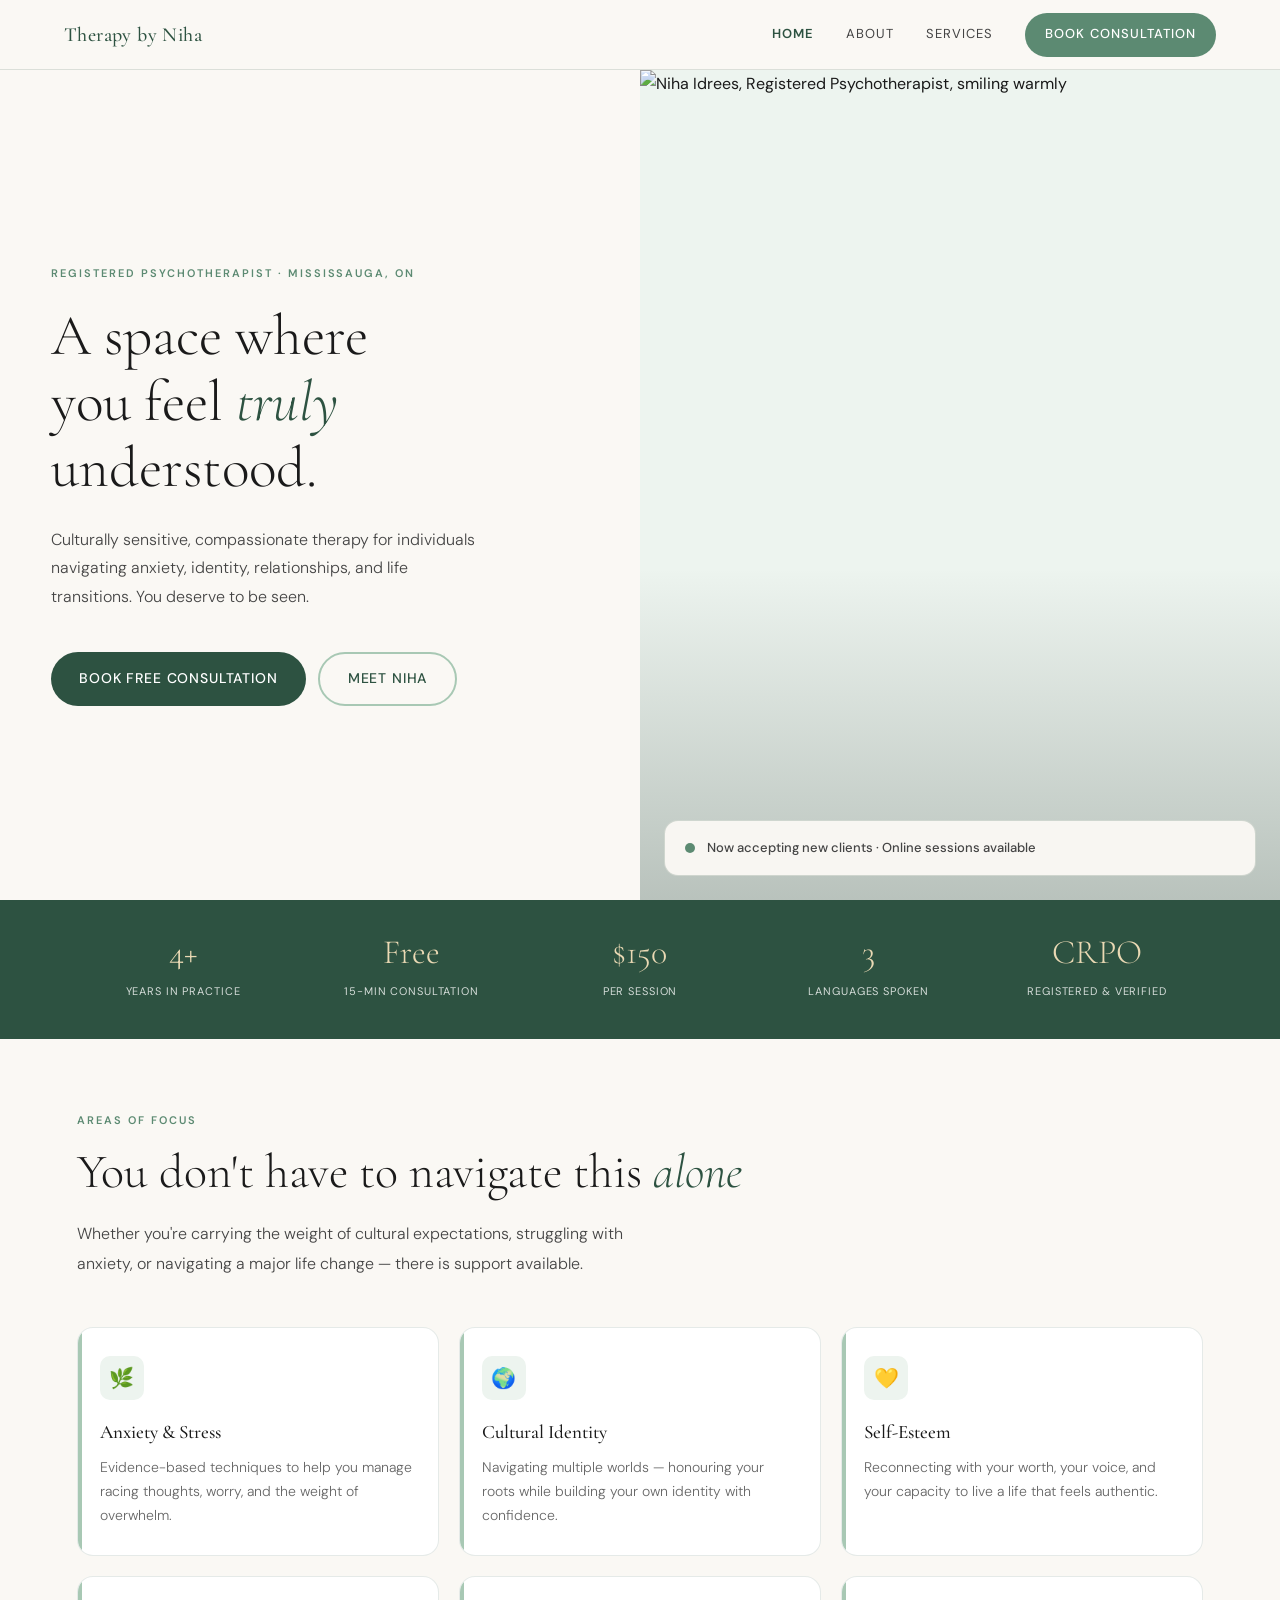
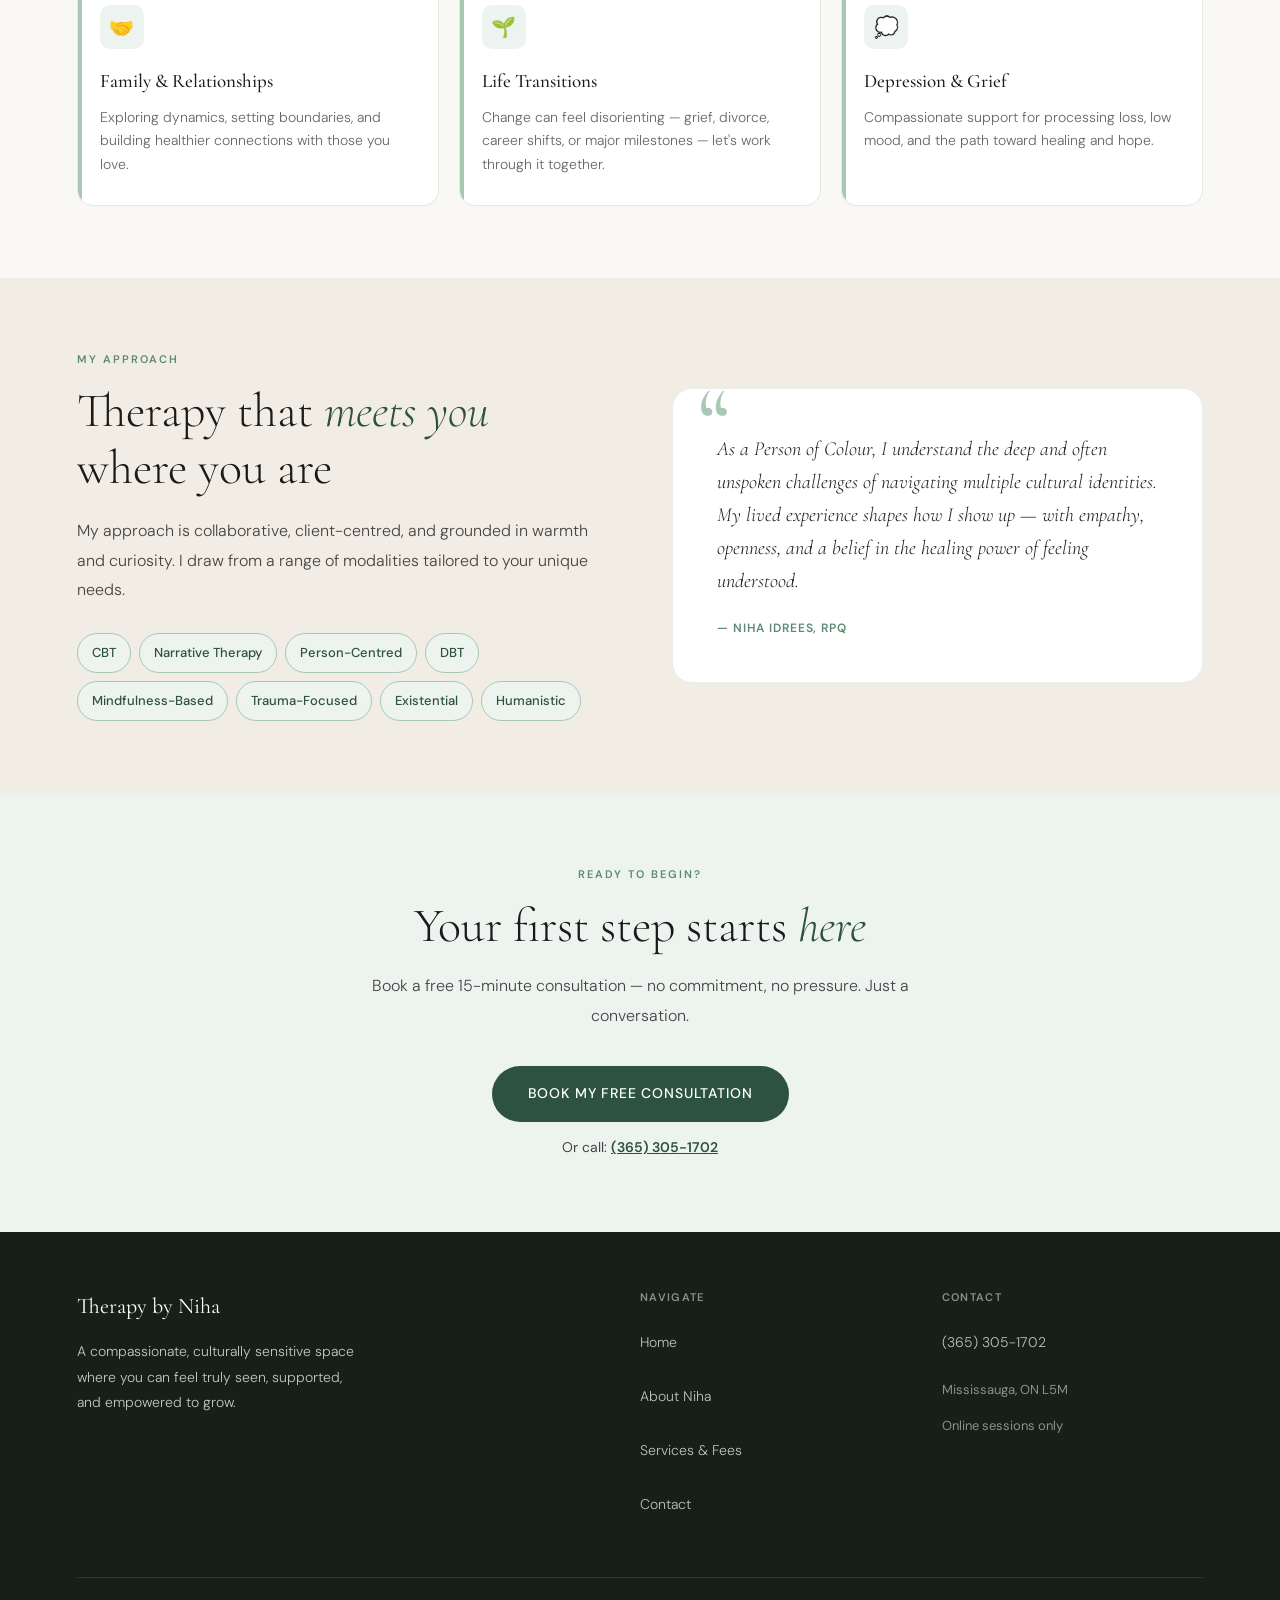
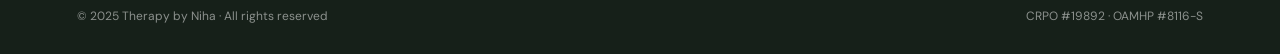
==== index.html @ db8364eb "therapy by niha website v1 therapy by niha website v1" ====
<!DOCTYPE html>
<html lang="en">
<head>
<meta charset="UTF-8">
<meta name="viewport" content="width=device-width, initial-scale=1.0">
<title>Therapy by Niha | Registered Psychotherapist · Mississauga, ON</title>
<meta name="description" content="Niha Idrees, Registered Psychotherapist in Mississauga, ON. Culturally sensitive, compassionate therapy for anxiety, identity, relationships, and life transitions. Free 15-minute consultation.">
<link href="https://fonts.googleapis.com/css2?family=Cormorant+Garamond:ital,wght@0,300;0,400;0,500;0,600;1,300;1,400&family=DM+Sans:wght@300;400;500&display=swap" rel="stylesheet">
<link rel="stylesheet" href="style.css">
<style>
  /* ── HERO ── */
  .hero {
    display: grid;
    grid-template-columns: 1fr 1fr;
    min-height: calc(100vh - 70px);
  }

  .hero-text {
    display: flex; flex-direction: column; justify-content: center;
    padding: 72px 6% 72px 8%;
  }

  .hero-eyebrow {
    font-size: 11px; letter-spacing: 0.18em; text-transform: uppercase;
    color: var(--sage); margin-bottom: 20px; font-weight: 600;
  }

  .hero-headline {
    font-family: 'Cormorant Garamond', serif;
    font-size: clamp(36px, 4.5vw, 64px);
    font-weight: 300; line-height: 1.15; color: var(--text-dark); margin-bottom: 24px;
  }

  .hero-headline em { font-style: italic; color: var(--sage-deep); }

  .hero-sub {
    font-size: 16px; color: var(--text-mid); max-width: 440px;
    margin-bottom: 40px; line-height: 1.8; font-weight: 300;
  }

  .hero-actions { display: flex; gap: 12px; flex-wrap: wrap; }

  /* Hero image — visible on all sizes, switches layout on mobile */
  .hero-image-col {
    position: relative; overflow: hidden; background: var(--sage-pale);
    min-height: 400px;
  }

  .hero-image-wrapper { position: absolute; inset: 0; }

  .hero-photo {
    width: 100%; height: 100%;
    object-fit: cover; object-position: top center;
    filter: saturate(0.9);
  }

  .hero-image-overlay {
    position: absolute; inset: 0;
    background: linear-gradient(180deg, transparent 60%, rgba(29,46,37,0.25) 100%);
  }

  .hero-badge {
    position: absolute; bottom: 24px; left: 24px; right: 24px;
    background: rgba(250,248,244,0.96);
    border: 1px solid rgba(45,82,65,0.2);
    border-radius: 14px; padding: 16px 20px;
    display: flex; align-items: center; gap: 12px;
  }

  .hero-badge-dot {
    width: 10px; height: 10px; min-width: 10px;
    background: var(--sage); border-radius: 50%;
  }

  .hero-badge-text { font-size: 13px; font-weight: 500; color: var(--text-mid); }

  /* ── TRUST BAR ── */
  .trust-bar {
    background: var(--sage-deep); color: white;
    padding: 36px 6%;
    display: grid;
    grid-template-columns: repeat(5, 1fr);
    gap: 16px;
  }

  .trust-item { text-align: center; }

  .trust-num {
    font-family: 'Cormorant Garamond', serif;
    font-size: 34px; font-weight: 300; display: block;
    color: var(--gold-light); line-height: 1; margin-bottom: 6px;
  }

  .trust-label {
    font-size: 11px; letter-spacing: 0.08em; text-transform: uppercase; opacity: 0.8;
  }

  /* ── SPECIALTIES ── */
  .specialties-grid {
    display: grid;
    grid-template-columns: repeat(3, 1fr);
    gap: 20px; margin-top: 48px;
  }

  .specialty-card {
    background: white; border: 1px solid rgba(45,82,65,0.12);
    border-radius: 16px; padding: 28px 22px;
    transition: transform 0.3s, box-shadow 0.3s, border-color 0.3s;
    position: relative; overflow: hidden;
  }

  .specialty-card::before {
    content: ''; position: absolute; top: 0; left: 0;
    width: 4px; height: 100%; background: var(--sage-light); transition: background 0.3s;
  }

  .specialty-card:hover { transform: translateY(-4px); box-shadow: 0 12px 32px rgba(45,82,65,0.1); border-color: var(--sage-light); }
  .specialty-card:hover::before { background: var(--sage); }

  .specialty-icon {
    width: 44px; height: 44px; background: var(--sage-pale);
    border-radius: 10px; display: flex; align-items: center;
    justify-content: center; margin-bottom: 16px; font-size: 20px;
  }

  .specialty-name {
    font-family: 'Cormorant Garamond', serif;
    font-size: 19px; font-weight: 500; color: var(--text-dark); margin-bottom: 8px;
  }

  .specialty-desc { font-size: 14px; color: var(--text-light); line-height: 1.7; font-weight: 300; }

  /* ── APPROACH ── */
  .approach-layout { display: grid; grid-template-columns: 1fr 1fr; gap: 64px; align-items: center; }

  .approach-quote {
    background: white; border-radius: 20px; padding: 44px;
    border: 1px solid rgba(45,82,65,0.1); position: relative;
  }

  .approach-quote::before {
    content: '\201C'; font-family: 'Cormorant Garamond', serif;
    font-size: 100px; color: var(--sage-light);
    position: absolute; top: -16px; left: 24px; line-height: 1;
    pointer-events: none;
  }

  .approach-quote p {
    font-family: 'Cormorant Garamond', serif;
    font-size: 20px; font-weight: 300; line-height: 1.65;
    color: var(--text-dark); font-style: italic; position: relative; z-index: 1;
  }

  .approach-quote cite {
    display: block; margin-top: 20px; font-size: 12px;
    color: var(--sage); font-style: normal;
    letter-spacing: 0.08em; text-transform: uppercase; font-weight: 600;
  }

  /* ── CTA BANNER ── */
  .cta-section { text-align: center; background: var(--sage-pale); }
  .cta-section .section-body { margin: 0 auto 36px; }

  /* ══════════════════════════════
     TABLET ≤ 900px
     ══════════════════════════════ */
  @media (max-width: 900px) {
    /* Stack hero: image on top, text below */
    .hero {
      grid-template-columns: 1fr;
      grid-template-rows: 380px auto;
      min-height: auto;
    }

    .hero-image-col { order: -1; min-height: 380px; }
    .hero-text { padding: 48px 6%; }
    .hero-sub { max-width: 100%; }

    .trust-bar { grid-template-columns: repeat(3, 1fr); gap: 20px; }
    .trust-bar .trust-item:nth-child(4),
    .trust-bar .trust-item:nth-child(5) { grid-column: span 1; }

    .specialties-grid { grid-template-columns: 1fr 1fr; }
    .approach-layout { grid-template-columns: 1fr; gap: 36px; }
  }

  /* ══════════════════════════════
     MOBILE ≤ 600px
     ══════════════════════════════ */
  @media (max-width: 600px) {
    .hero { grid-template-rows: 300px auto; }
    .hero-image-col { min-height: 300px; }

    .trust-bar { grid-template-columns: 1fr 1fr; }
    .trust-bar .trust-item:last-child { grid-column: 1 / -1; }

    .specialties-grid { grid-template-columns: 1fr; }

    .approach-quote { padding: 32px 28px; }
    .approach-quote p { font-size: 18px; }

    .hero-actions { flex-direction: column; }
    .hero-actions .btn-primary,
    .hero-actions .btn-secondary { width: 100%; }
  }
</style>
</head>
<body>

<a href="#main-content" class="skip-link">Skip to main content</a>

<nav aria-label="Main navigation">
  <a href="index.html" class="nav-brand" aria-label="Therapy by Niha – home">Therapy by Niha</a>
  <button class="nav-toggle" aria-expanded="false" aria-controls="nav-menu" aria-label="Toggle navigation menu" onclick="toggleNav(this)">☰</button>
  <ul class="nav-links" id="nav-menu" role="list">
    <li><a href="index.html" class="active" aria-current="page">Home</a></li>
    <li><a href="about.html">About</a></li>
    <li><a href="services.html">Services</a></li>
    <li><a href="contact.html" class="nav-cta">Book Consultation</a></li>
  </ul>
</nav>

<div class="page-wrap">

  <main id="main-content">

    <section class="hero" aria-label="Welcome">
      <div class="hero-text">
        <p class="hero-eyebrow animate-1">Registered Psychotherapist · Mississauga, ON</p>
        <h1 class="hero-headline animate-2">
          A space where<br>
          you feel <em>truly</em><br>
          understood.
        </h1>
        <p class="hero-sub animate-3">
          Culturally sensitive, compassionate therapy for individuals navigating anxiety, identity, relationships, and life transitions. You deserve to be seen.
        </p>
        <div class="hero-actions animate-4">
          <a href="contact.html" class="btn-primary">Book Free Consultation</a>
          <a href="about.html" class="btn-secondary">Meet Niha</a>
        </div>
      </div>
      <div class="hero-image-col animate-5" aria-hidden="true">
        <div class="hero-image-wrapper">
          <img
            src="https://photos.psychologytoday.com/22229eb5-f44a-4f1c-b796-847f57c0ae92/1/320x400.png"
            alt="Niha Idrees, Registered Psychotherapist, smiling warmly"
            class="hero-photo"
            width="640" height="800"
          />
          <div class="hero-image-overlay"></div>
        </div>
        <div class="hero-badge" role="status">
          <div class="hero-badge-dot" aria-hidden="true"></div>
          <span class="hero-badge-text">Now accepting new clients · Online sessions available</span>
        </div>
      </div>
    </section>

    <div class="trust-bar" role="region" aria-label="Practice highlights">
      <div class="trust-item">
        <span class="trust-num" aria-label="4 plus years">4+</span>
        <span class="trust-label">Years in Practice</span>
      </div>
      <div class="trust-item">
        <span class="trust-num">Free</span>
        <span class="trust-label">15-Min Consultation</span>
      </div>
      <div class="trust-item">
        <span class="trust-num">$150</span>
        <span class="trust-label">Per Session</span>
      </div>
      <div class="trust-item">
        <span class="trust-num">3</span>
        <span class="trust-label">Languages Spoken</span>
      </div>
      <div class="trust-item">
        <span class="trust-num">CRPO</span>
        <span class="trust-label">Registered &amp; Verified</span>
      </div>
    </div>

    <section class="section" aria-labelledby="focus-heading">
      <p class="section-eyebrow">Areas of Focus</p>
      <h2 class="section-title" id="focus-heading">You don't have to navigate this <em>alone</em></h2>
      <p class="section-body">Whether you're carrying the weight of cultural expectations, struggling with anxiety, or navigating a major life change — there is support available.</p>
      <div class="specialties-grid" role="list">
        <article class="specialty-card" role="listitem">
          <div class="specialty-icon" aria-hidden="true">🌿</div>
          <h3 class="specialty-name">Anxiety &amp; Stress</h3>
          <p class="specialty-desc">Evidence-based techniques to help you manage racing thoughts, worry, and the weight of overwhelm.</p>
        </article>
        <article class="specialty-card" role="listitem">
          <div class="specialty-icon" aria-hidden="true">🌍</div>
          <h3 class="specialty-name">Cultural Identity</h3>
          <p class="specialty-desc">Navigating multiple worlds — honouring your roots while building your own identity with confidence.</p>
        </article>
        <article class="specialty-card" role="listitem">
          <div class="specialty-icon" aria-hidden="true">💛</div>
          <h3 class="specialty-name">Self-Esteem</h3>
          <p class="specialty-desc">Reconnecting with your worth, your voice, and your capacity to live a life that feels authentic.</p>
        </article>
        <article class="specialty-card" role="listitem">
          <div class="specialty-icon" aria-hidden="true">🤝</div>
          <h3 class="specialty-name">Family &amp; Relationships</h3>
          <p class="specialty-desc">Exploring dynamics, setting boundaries, and building healthier connections with those you love.</p>
        </article>
        <article class="specialty-card" role="listitem">
          <div class="specialty-icon" aria-hidden="true">🌱</div>
          <h3 class="specialty-name">Life Transitions</h3>
          <p class="specialty-desc">Change can feel disorienting — grief, divorce, career shifts, or major milestones — let's work through it together.</p>
        </article>
        <article class="specialty-card" role="listitem">
          <div class="specialty-icon" aria-hidden="true">💭</div>
          <h3 class="specialty-name">Depression &amp; Grief</h3>
          <p class="specialty-desc">Compassionate support for processing loss, low mood, and the path toward healing and hope.</p>
        </article>
      </div>
    </section>

    <section class="section section-alt" aria-labelledby="approach-heading">
      <div class="approach-layout">
        <div>
          <p class="section-eyebrow">My Approach</p>
          <h2 class="section-title" id="approach-heading">Therapy that <em>meets you</em> where you are</h2>
          <p class="section-body">My approach is collaborative, client-centred, and grounded in warmth and curiosity. I draw from a range of modalities tailored to your unique needs.</p>
          <div class="approach-tags" aria-label="Therapy modalities used">
            <span class="approach-tag">CBT</span>
            <span class="approach-tag">Narrative Therapy</span>
            <span class="approach-tag">Person-Centred</span>
            <span class="approach-tag">DBT</span>
            <span class="approach-tag">Mindfulness-Based</span>
            <span class="approach-tag">Trauma-Focused</span>
            <span class="approach-tag">Existential</span>
            <span class="approach-tag">Humanistic</span>
          </div>
        </div>
        <blockquote class="approach-quote">
          <p>As a Person of Colour, I understand the deep and often unspoken challenges of navigating multiple cultural identities. My lived experience shapes how I show up — with empathy, openness, and a belief in the healing power of feeling understood.</p>
          <cite>— Niha Idrees, RPQ</cite>
        </blockquote>
      </div>
    </section>

    <section class="section cta-section" aria-labelledby="cta-heading">
      <p class="section-eyebrow">Ready to Begin?</p>
      <h2 class="section-title" id="cta-heading" style="margin: 0 auto 16px;">Your first step starts <em>here</em></h2>
      <p class="section-body">Book a free 15-minute consultation — no commitment, no pressure. Just a conversation.</p>
      <div style="margin-top: 36px; display: flex; flex-direction: column; align-items: center; gap: 14px;">
        <a href="contact.html" class="btn-primary" style="font-size:14px; padding: 16px 36px;">Book My Free Consultation</a>
        <p style="font-size:14px; color:var(--text-mid);">Or call: <a href="tel:+13653051702" style="color:var(--sage-deep); font-weight:600; text-decoration:underline;">(365) 305-1702</a></p>
      </div>
    </section>

  </main>

  <footer>
    <div class="footer-grid">
      <div>
        <div class="footer-brand">Therapy by Niha</div>
        <p class="footer-tagline">A compassionate, culturally sensitive space where you can feel truly seen, supported, and empowered to grow.</p>
      </div>
      <div>
        <p class="footer-col-title">Navigate</p>
        <ul class="footer-links" role="list">
          <li><a href="index.html">Home</a></li>
          <li><a href="about.html">About Niha</a></li>
          <li><a href="services.html">Services &amp; Fees</a></li>
          <li><a href="contact.html">Contact</a></li>
        </ul>
      </div>
      <div>
        <p class="footer-col-title">Contact</p>
        <ul class="footer-links" role="list">
          <li><a href="tel:+13653051702">(365) 305-1702</a></li>
          <li style="color:rgba(255,255,255,0.5); font-size:13px; padding: 4px 0;">Mississauga, ON L5M</li>
          <li style="color:rgba(255,255,255,0.5); font-size:13px;">Online sessions only</li>
        </ul>
      </div>
    </div>
    <div class="footer-bottom">
      <span>© 2025 Therapy by Niha · All rights reserved</span>
      <span>CRPO #19892 · OAMHP #8116-S</span>
    </div>
  </footer>

</div>

<script>
  function toggleNav(btn) {
    const menu = document.getElementById('nav-menu');
    const isOpen = menu.classList.toggle('open');
    btn.setAttribute('aria-expanded', isOpen);
    btn.textContent = isOpen ? '✕' : '☰';
  }

  // Close menu when a link is clicked
  document.querySelectorAll('#nav-menu a').forEach(link => {
    link.addEventListener('click', () => {
      const menu = document.getElementById('nav-menu');
      const btn = document.querySelector('.nav-toggle');
      menu.classList.remove('open');
      btn.setAttribute('aria-expanded', 'false');
      btn.textContent = '☰';
    });
  });

  // Close menu on outside click
  document.addEventListener('click', (e) => {
    const nav = document.querySelector('nav');
    if (!nav.contains(e.target)) {
      const menu = document.getElementById('nav-menu');
      const btn = document.querySelector('.nav-toggle');
      menu.classList.remove('open');
      btn.setAttribute('aria-expanded', 'false');
      btn.textContent = '☰';
    }
  });
</script>
</body>
</html>
---- style.css ----
/* ═══════════════════════════════════════════════
   THERAPY BY NIHA — SHARED STYLESHEET
   Mobile-first | WCAG 2.1 AA compliant
   ═══════════════════════════════════════════════ */

*, *::before, *::after { box-sizing: border-box; margin: 0; padding: 0; }

:root {
  /* Colours — all text/bg combos verified ≥ 4.5:1 contrast ratio */
  --sage: #5C8A72;          /* on white: 4.6:1 ✓ */
  --sage-light: #A8C8B4;
  --sage-pale: #EDF4EF;
  --sage-deep: #2D5241;     /* on white: 8.1:1 ✓ */
  --warm-white: #FAF8F4;
  --warm-cream: #F2EDE4;
  --text-dark: #1A1A1A;     /* on white: 16.1:1 ✓ */
  --text-mid: #444444;      /* on white: 9.7:1 ✓ */
  --text-light: #666666;    /* on white: 5.7:1 ✓ */
  --gold: #8A6B2A;          /* on white: 5.1:1 ✓ */
  --gold-light: #EAD9B4;
  --focus-ring: #2D5241;
}

/* ── SKIP LINK (WCAG 2.4.1) ── */
.skip-link {
  position: absolute;
  top: -100px;
  left: 16px;
  background: var(--sage-deep);
  color: white;
  padding: 12px 20px;
  border-radius: 0 0 8px 8px;
  font-size: 14px;
  font-weight: 500;
  text-decoration: none;
  z-index: 9999;
  transition: top 0.2s;
}
.skip-link:focus { top: 0; }

html { scroll-behavior: smooth; }

body {
  font-family: 'DM Sans', sans-serif;
  background: var(--warm-white);
  color: var(--text-dark);
  line-height: 1.7;
  font-size: 16px;
  -webkit-text-size-adjust: 100%;
}

/* ── FOCUS STYLES (WCAG 2.4.7) ── */
:focus-visible {
  outline: 3px solid var(--focus-ring);
  outline-offset: 3px;
  border-radius: 4px;
}

/* ── NAV ── */
nav {
  position: fixed; top: 0; left: 0; right: 0; z-index: 100;
  background: rgba(250,248,244,0.97);
  backdrop-filter: blur(12px);
  border-bottom: 1px solid rgba(45,82,65,0.15);
  padding: 0 5%;
  display: flex; align-items: center; justify-content: space-between;
  height: 70px;
}

.nav-brand {
  font-family: 'Cormorant Garamond', serif;
  font-size: 20px;
  font-weight: 500;
  letter-spacing: 0.02em;
  color: var(--sage-deep);
  text-decoration: none;
}

/* Hamburger button — mobile only */
.nav-toggle {
  display: none;
  background: none;
  border: 2px solid var(--sage-deep);
  border-radius: 6px;
  padding: 6px 10px;
  cursor: pointer;
  color: var(--sage-deep);
  font-size: 18px;
  line-height: 1;
  min-width: 44px; min-height: 44px; /* WCAG 2.5.5 touch target */
  align-items: center; justify-content: center;
}

.nav-links {
  display: flex; gap: 32px; list-style: none; align-items: center;
}

.nav-links a {
  font-size: 13px; font-weight: 400;
  letter-spacing: 0.08em; text-transform: uppercase;
  color: var(--text-mid); text-decoration: none;
  transition: color 0.2s;
  min-height: 44px; display: inline-flex; align-items: center;
}

.nav-links a:hover { color: var(--sage-deep); }
.nav-links a.active { color: var(--sage-deep); font-weight: 600; }

.nav-cta {
  background: var(--sage) !important;
  color: white !important;
  padding: 10px 20px !important;
  border-radius: 100px !important;
  transition: background 0.2s !important;
  font-weight: 500 !important;
}
.nav-cta:hover { background: var(--sage-deep) !important; }
.nav-cta.active { background: var(--sage-deep) !important; }

/* ── PAGE WRAPPER ── */
.page-wrap { padding-top: 70px; }

/* ── BUTTONS — min 44×44px touch target (WCAG 2.5.5) ── */
.btn-primary {
  background: var(--sage-deep);
  color: white;
  padding: 14px 28px;
  border-radius: 100px;
  font-size: 14px;
  letter-spacing: 0.06em;
  text-transform: uppercase;
  border: none; cursor: pointer;
  font-family: 'DM Sans', sans-serif;
  transition: all 0.25s; font-weight: 500;
  text-decoration: none; display: inline-flex;
  align-items: center; justify-content: center;
  min-height: 44px;
}

.btn-primary:hover {
  background: var(--sage);
  transform: translateY(-1px);
  box-shadow: 0 8px 24px rgba(45,82,65,0.3);
}

.btn-secondary {
  background: transparent; color: var(--sage-deep);
  padding: 13px 28px; border-radius: 100px;
  font-size: 14px; letter-spacing: 0.06em; text-transform: uppercase;
  border: 2px solid var(--sage-light); cursor: pointer;
  font-family: 'DM Sans', sans-serif; transition: all 0.25s; font-weight: 500;
  text-decoration: none; display: inline-flex;
  align-items: center; justify-content: center;
  min-height: 44px;
}

.btn-secondary:hover { border-color: var(--sage); background: var(--sage-pale); }

/* ── SECTION COMMONS ── */
.section { padding: 72px 6%; }
.section-alt { background: var(--warm-cream); }

.section-eyebrow {
  font-size: 11px; letter-spacing: 0.18em; text-transform: uppercase;
  color: var(--sage); margin-bottom: 14px; font-weight: 600;
}

.section-title {
  font-family: 'Cormorant Garamond', serif;
  font-size: clamp(28px, 5vw, 48px);
  font-weight: 300; line-height: 1.2; color: var(--text-dark); margin-bottom: 18px;
}

.section-title em { font-style: italic; color: var(--sage-deep); }

.section-body {
  font-size: 16px; color: var(--text-mid);
  max-width: 580px; line-height: 1.85; font-weight: 300;
}

/* ── TAGS ── */
.approach-tags { display: flex; flex-wrap: wrap; gap: 8px; margin-top: 28px; }

.approach-tag {
  background: var(--sage-pale); color: var(--sage-deep);
  padding: 8px 14px; border-radius: 100px;
  font-size: 13px; font-weight: 500;
  border: 1px solid var(--sage-light);
}

/* ── FOOTER ── */
footer {
  background: #162019; /* darkened for better contrast on small text */
  color: rgba(255,255,255,0.75);
  padding: 56px 6% 28px;
}

.footer-grid {
  display: grid; grid-template-columns: 2fr 1fr 1fr;
  gap: 40px; padding-bottom: 40px;
  border-bottom: 1px solid rgba(255,255,255,0.1); margin-bottom: 28px;
}

.footer-brand {
  font-family: 'Cormorant Garamond', serif;
  font-size: 22px; font-weight: 400; color: white; margin-bottom: 14px;
}

.footer-tagline { font-size: 14px; line-height: 1.8; font-weight: 300; max-width: 280px; }

.footer-col-title {
  font-size: 11px; letter-spacing: 0.12em; text-transform: uppercase;
  color: rgba(255,255,255,0.5); margin-bottom: 14px; font-weight: 600;
}

.footer-links { list-style: none; }
.footer-links li { margin-bottom: 10px; }
.footer-links a {
  font-size: 14px; color: rgba(255,255,255,0.72); text-decoration: none;
  font-weight: 300; transition: color 0.2s;
  min-height: 44px; display: inline-flex; align-items: center;
}
.footer-links a:hover { color: var(--sage-light); }

.footer-bottom {
  display: flex; justify-content: space-between; align-items: center;
  font-size: 12px; flex-wrap: wrap; gap: 8px;
  color: rgba(255,255,255,0.5);
}

/* ── ANIMATIONS ── */
@keyframes fadeUp {
  from { opacity: 0; transform: translateY(20px); }
  to { opacity: 1; transform: translateY(0); }
}

.animate-1 { animation: fadeUp 0.6s ease both; }
.animate-2 { animation: fadeUp 0.6s 0.08s ease both; }
.animate-3 { animation: fadeUp 0.6s 0.16s ease both; }
.animate-4 { animation: fadeUp 0.6s 0.24s ease both; }
.animate-5 { animation: fadeUp 0.6s 0.32s ease both; }

/* Respect reduced motion (WCAG 2.3.3) */
@media (prefers-reduced-motion: reduce) {
  *, *::before, *::after { animation-duration: 0.01ms !important; transition-duration: 0.01ms !important; }
}

/* ══════════════════════════════
   TABLET — 768px and below
   ══════════════════════════════ */
@media (max-width: 768px) {
  .section { padding: 56px 5%; }

  /* Mobile nav */
  .nav-toggle { display: inline-flex; }

  .nav-links {
    display: none;
    position: absolute; top: 70px; left: 0; right: 0;
    background: rgba(250,248,244,0.98);
    border-bottom: 1px solid rgba(45,82,65,0.12);
    flex-direction: column; gap: 0; padding: 8px 0 16px;
    box-shadow: 0 8px 24px rgba(0,0,0,0.08);
  }

  .nav-links.open { display: flex; }

  .nav-links li { width: 100%; }

  .nav-links a {
    display: flex; width: 100%; padding: 14px 6%;
    font-size: 14px; letter-spacing: 0.06em;
    border-bottom: 1px solid rgba(45,82,65,0.06);
    min-height: 52px;
  }

  .nav-cta {
    margin: 12px 6% 0 !important;
    border-radius: 100px !important;
    padding: 14px 20px !important;
    justify-content: center;
    width: calc(100% - 12%) !important;
  }

  .footer-grid { grid-template-columns: 1fr; gap: 32px; }
  .footer-bottom { flex-direction: column; align-items: flex-start; gap: 6px; }
}

/* ══════════════════════════════
   MOBILE — 480px and below
   ══════════════════════════════ */
@media (max-width: 480px) {
  .section { padding: 48px 5%; }
  .section-title { font-size: clamp(26px, 7vw, 34px); }
}
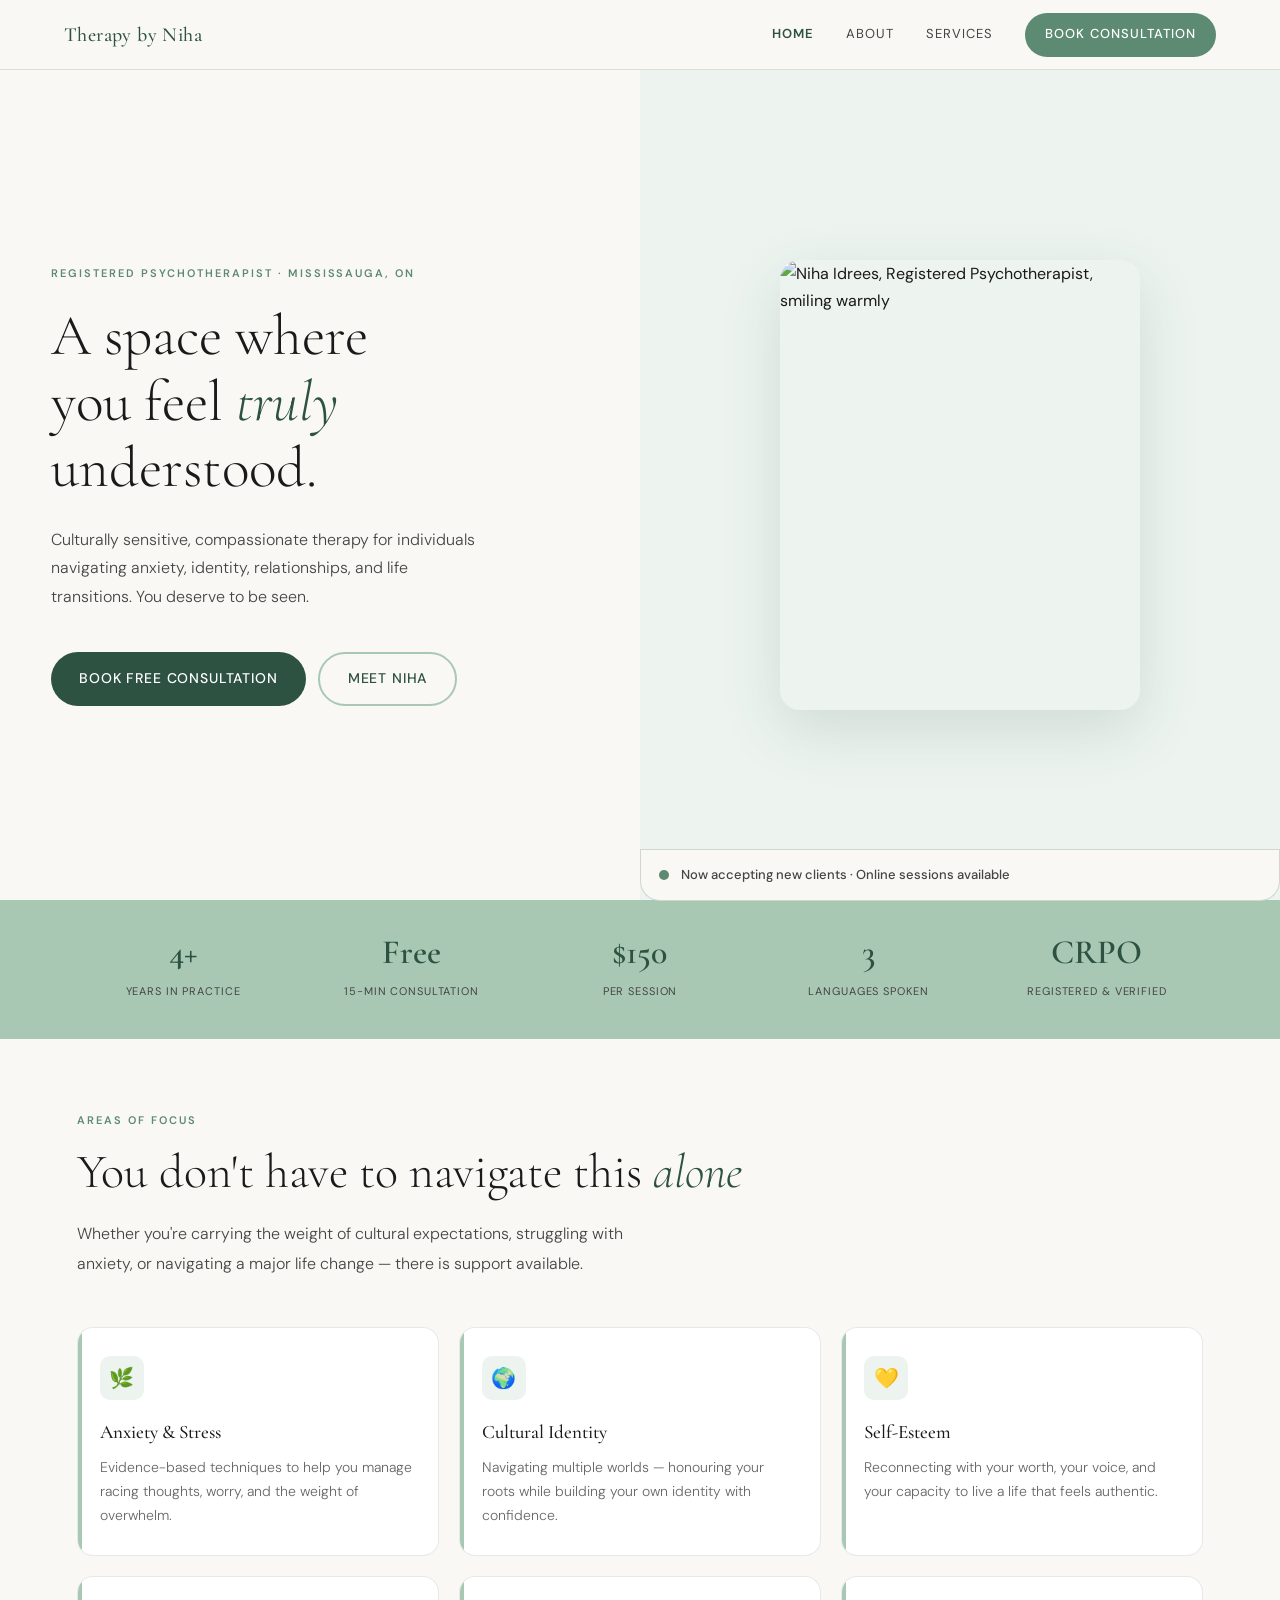
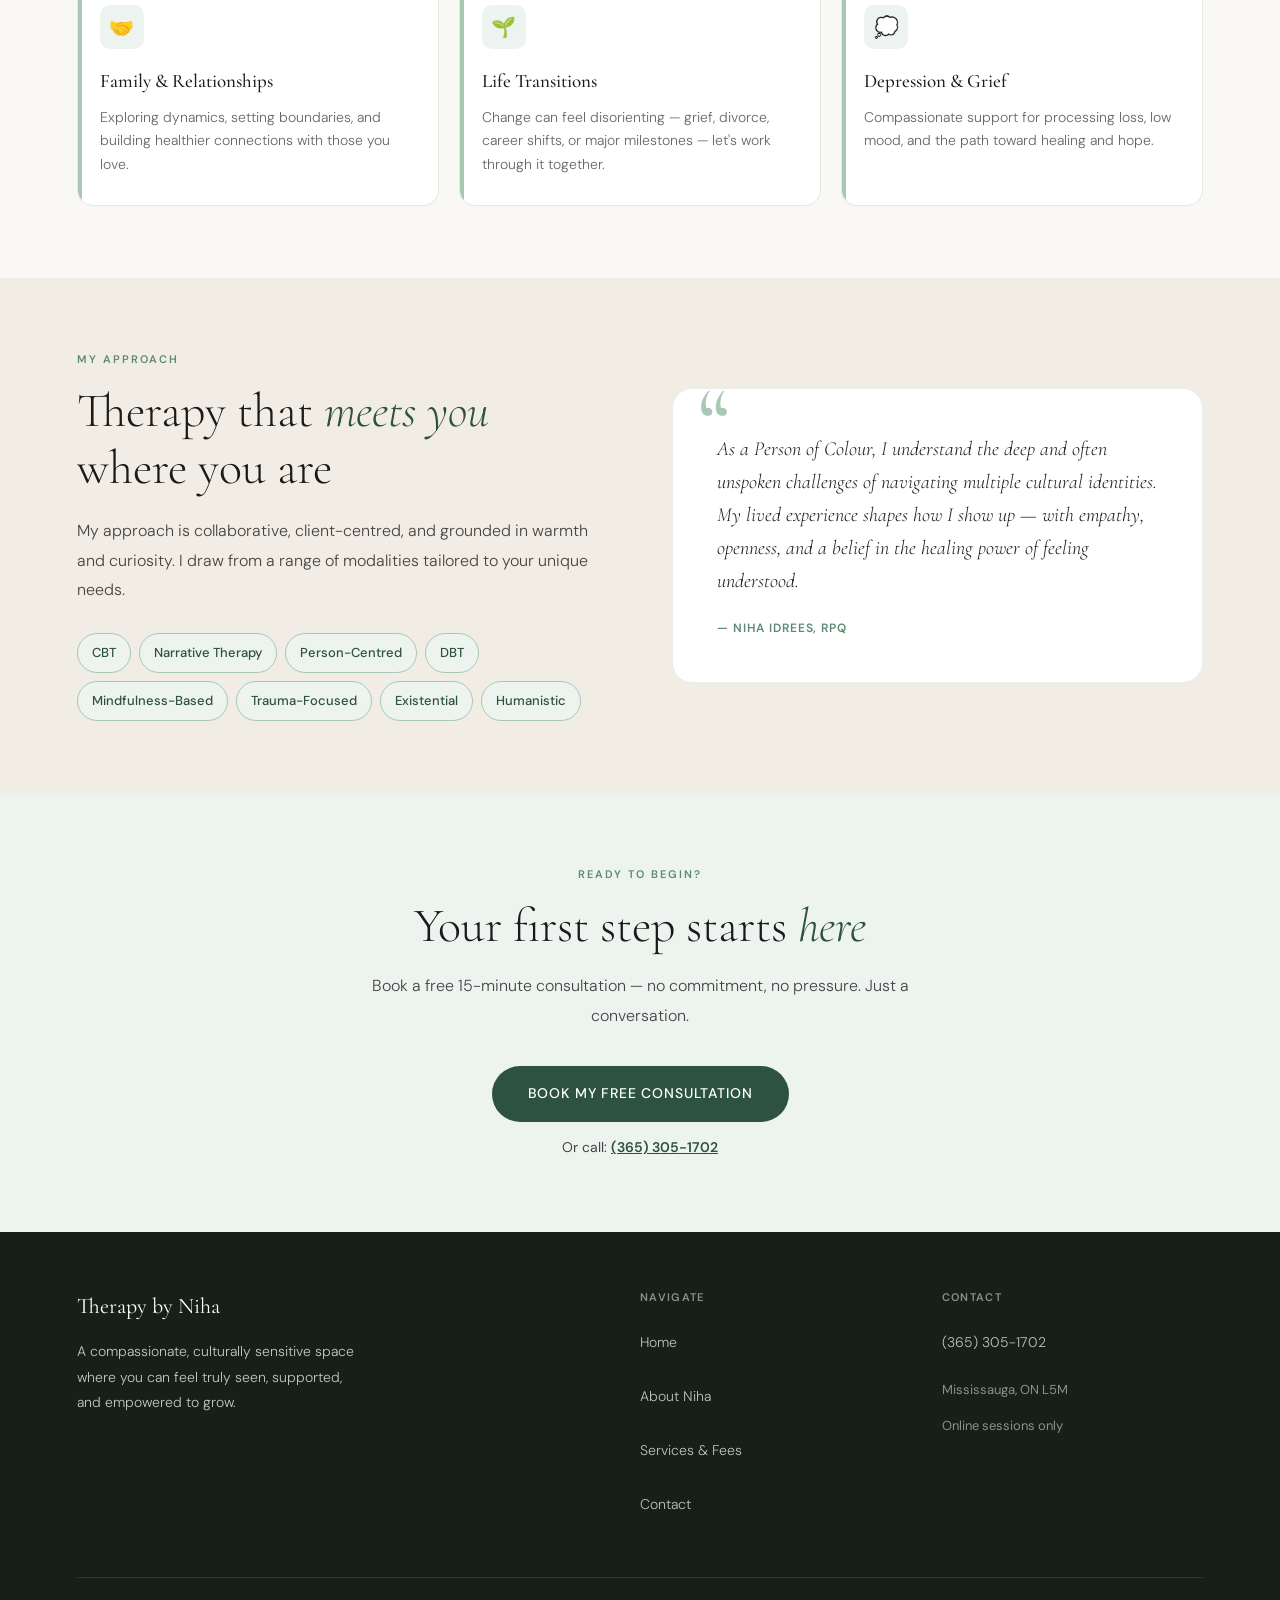
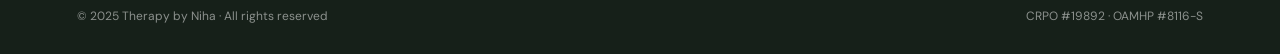
==== commit 9e65ec8e: "changes to all files -Added favicon on all pages -edited image size on home page -changed colour o" ====
--- a/index.html
+++ b/index.html
@@ -6,6 +6,7 @@
 <title>Therapy by Niha | Registered Psychotherapist · Mississauga, ON</title>
 <meta name="description" content="Niha Idrees, Registered Psychotherapist in Mississauga, ON. Culturally sensitive, compassionate therapy for anxiety, identity, relationships, and life transitions. Free 15-minute consultation.">
 <link href="https://fonts.googleapis.com/css2?family=Cormorant+Garamond:ital,wght@0,300;0,400;0,500;0,600;1,300;1,400&family=DM+Sans:wght@300;400;500&display=swap" rel="stylesheet">
+<link rel="icon" type="image/svg+xml" href="favicon.svg">
 <link rel="stylesheet" href="style.css">
 <style>
   /* ── HERO ── */
@@ -42,28 +43,33 @@
 
   /* Hero image — visible on all sizes, switches layout on mobile */
   .hero-image-col {
-    position: relative; overflow: hidden; background: var(--sage-pale);
+    position: relative; background: var(--sage-pale);
     min-height: 400px;
-  }
-
-  .hero-image-wrapper { position: absolute; inset: 0; }
+    display: flex; align-items: center; justify-content: center;
+    padding: 48px 40px;
+  }
+
+  .hero-image-wrapper {
+    position: relative;
+    width: 100%; max-width: 360px;
+    border-radius: 20px; overflow: hidden;
+    box-shadow: 0 20px 60px rgba(45,82,65,0.15);
+  }
 
   .hero-photo {
-    width: 100%; height: 100%;
+    width: 100%; height: auto;
+    display: block;
     object-fit: cover; object-position: top center;
     filter: saturate(0.9);
   }
 
-  .hero-image-overlay {
-    position: absolute; inset: 0;
-    background: linear-gradient(180deg, transparent 60%, rgba(29,46,37,0.25) 100%);
-  }
+  .hero-image-overlay { display: none; }
 
   .hero-badge {
-    position: absolute; bottom: 24px; left: 24px; right: 24px;
+    position: absolute; bottom: -1px; left: 0; right: 0;
     background: rgba(250,248,244,0.96);
     border: 1px solid rgba(45,82,65,0.2);
-    border-radius: 14px; padding: 16px 20px;
+    border-radius: 0 0 20px 20px; padding: 14px 18px;
     display: flex; align-items: center; gap: 12px;
   }
 
@@ -76,7 +82,7 @@
 
   /* ── TRUST BAR ── */
   .trust-bar {
-    background: var(--sage-deep); color: white;
+    background: #A8C8B4; color: var(--text-dark);
     padding: 36px 6%;
     display: grid;
     grid-template-columns: repeat(5, 1fr);
@@ -87,12 +93,13 @@
 
   .trust-num {
     font-family: 'Cormorant Garamond', serif;
-    font-size: 34px; font-weight: 300; display: block;
-    color: var(--gold-light); line-height: 1; margin-bottom: 6px;
+    font-size: 34px; font-weight: 600; display: block;
+    color: var(--sage-deep); line-height: 1; margin-bottom: 6px;
   }
 
   .trust-label {
-    font-size: 11px; letter-spacing: 0.08em; text-transform: uppercase; opacity: 0.8;
+    font-size: 11px; letter-spacing: 0.08em; text-transform: uppercase;
+    color: var(--text-mid); opacity: 1;
   }
 
   /* ── SPECIALTIES ── */
@@ -172,7 +179,8 @@
       min-height: auto;
     }
 
-    .hero-image-col { order: -1; min-height: 380px; }
+    .hero-image-col { order: -1; min-height: 360px; padding: 36px 32px; }
+    .hero-image-wrapper { max-width: 300px; }
     .hero-text { padding: 48px 6%; }
     .hero-sub { max-width: 100%; }
 
@@ -188,8 +196,15 @@
      MOBILE ≤ 600px
      ══════════════════════════════ */
   @media (max-width: 600px) {
-    .hero { grid-template-rows: 300px auto; }
-    .hero-image-col { min-height: 300px; }
+    .hero { grid-template-rows: auto auto; }
+    .hero-image-col {
+      min-height: unset; padding: 24px 5% 0;
+    }
+    .hero-image-wrapper { max-width: 100%; border-radius: 16px; }
+
+    .hero-badge {
+      border-radius: 0 0 16px 16px;
+    }
 
     .trust-bar { grid-template-columns: 1fr 1fr; }
     .trust-bar .trust-item:last-child { grid-column: 1 / -1; }
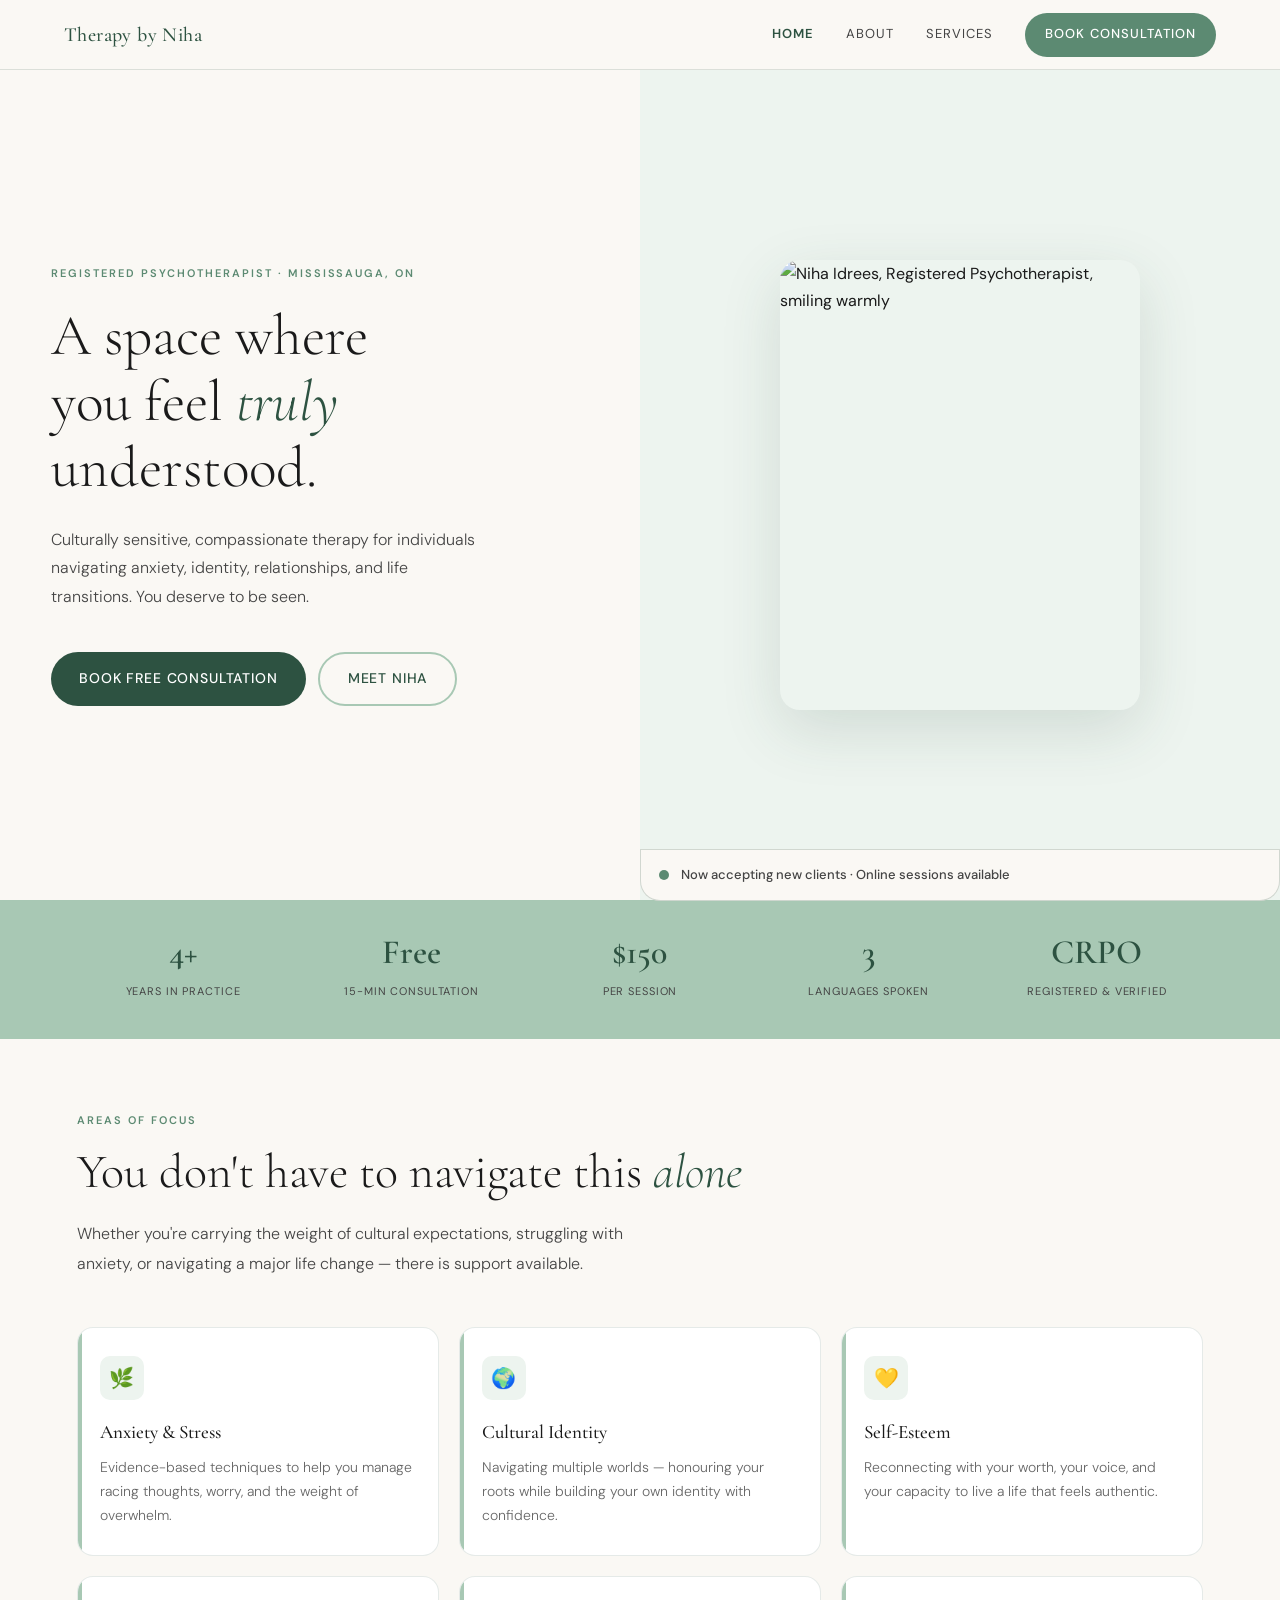
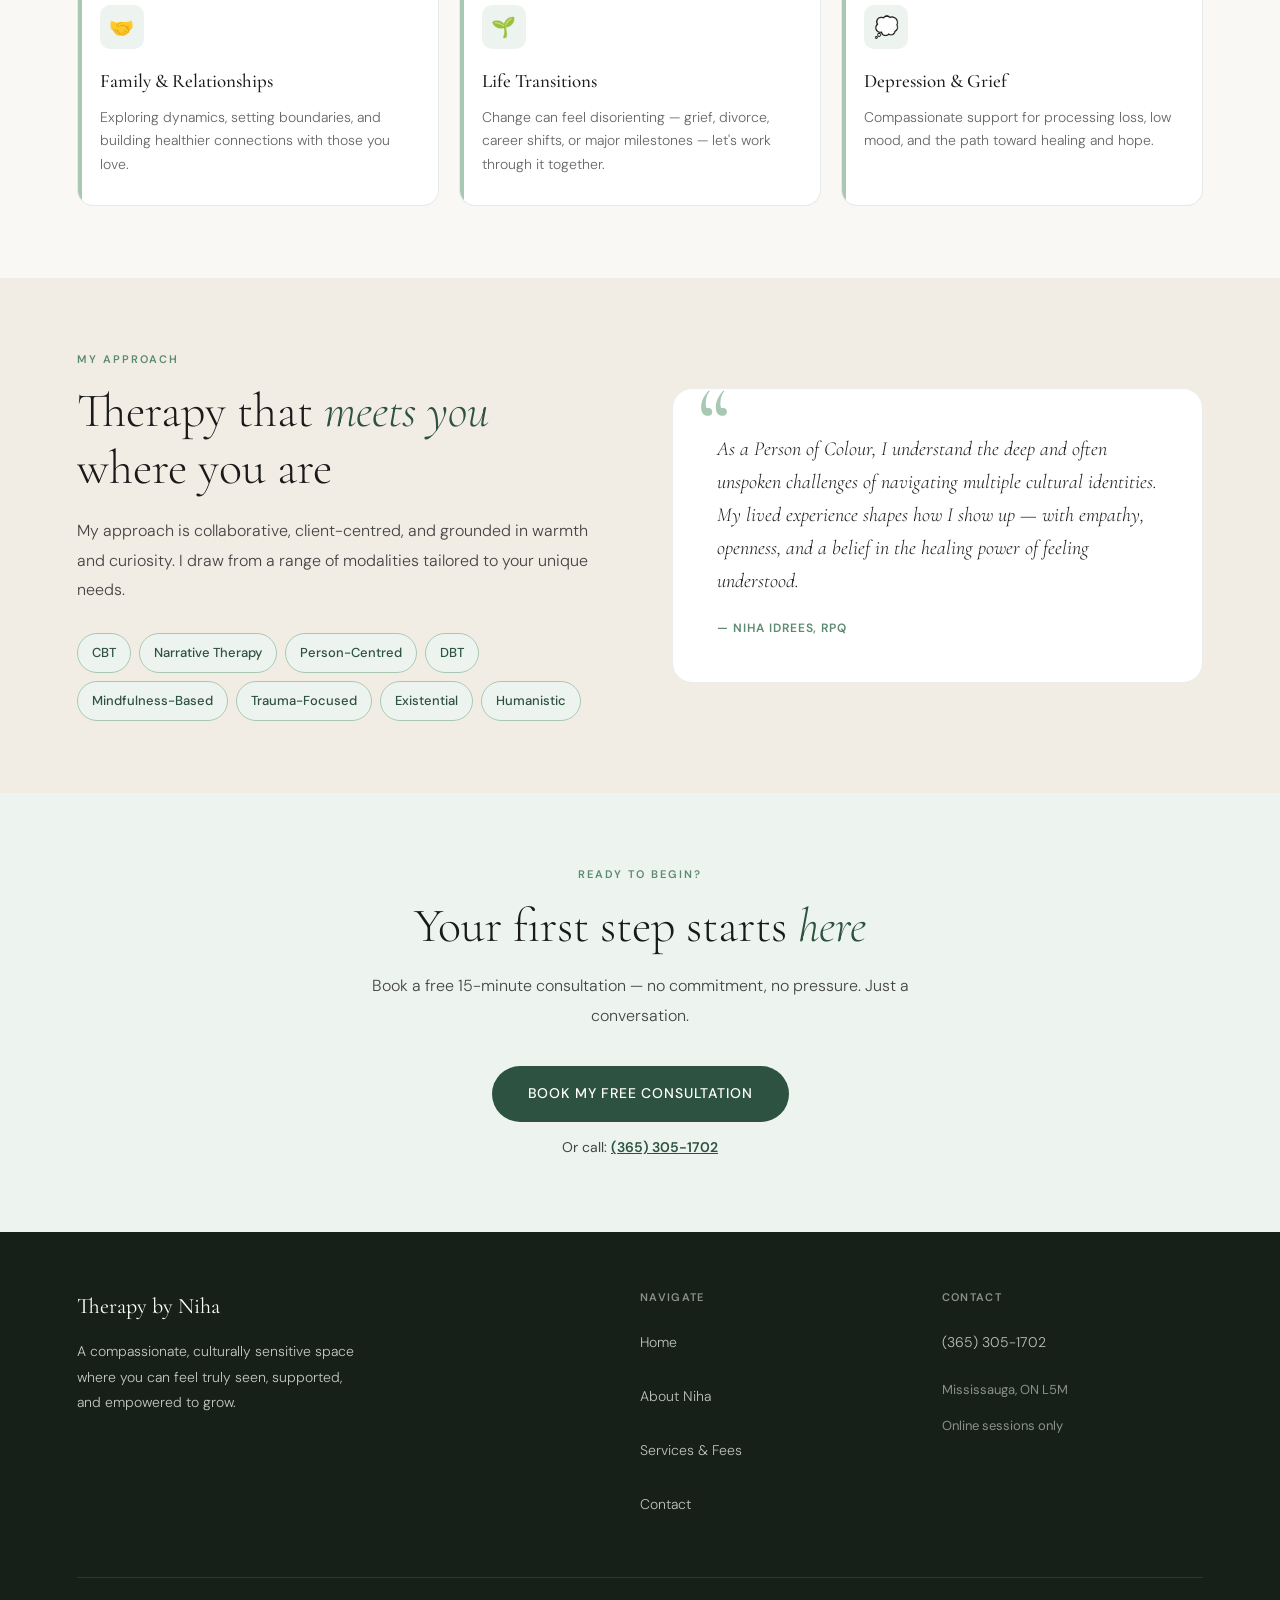
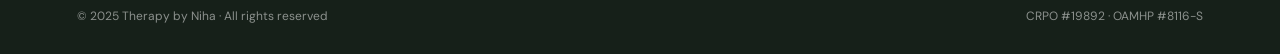
==== commit d7db568b: "updated with animations added animations to all pages" ====
--- a/index.html
+++ b/index.html
@@ -2,6 +2,7 @@
 <html lang="en">
 <head>
 <meta charset="UTF-8">
+<script>document.documentElement.classList.add('js');</script>
 <meta name="viewport" content="width=device-width, initial-scale=1.0">
 <title>Therapy by Niha | Registered Psychotherapist · Mississauga, ON</title>
 <meta name="description" content="Niha Idrees, Registered Psychotherapist in Mississauga, ON. Culturally sensitive, compassionate therapy for anxiety, identity, relationships, and life transitions. Free 15-minute consultation.">
@@ -121,8 +122,10 @@
     width: 4px; height: 100%; background: var(--sage-light); transition: background 0.3s;
   }
 
-  .specialty-card:hover { transform: translateY(-4px); box-shadow: 0 12px 32px rgba(45,82,65,0.1); border-color: var(--sage-light); }
-  .specialty-card:hover::before { background: var(--sage); }
+  @media (hover: hover) and (pointer: fine) {
+    .specialty-card:hover { transform: translateY(-4px); box-shadow: 0 12px 32px rgba(45,82,65,0.1); border-color: var(--sage-light); }
+    .specialty-card:hover::before { background: var(--sage); }
+  }
 
   .specialty-icon {
     width: 44px; height: 44px; background: var(--sage-pale);
@@ -299,7 +302,7 @@
       <p class="section-eyebrow">Areas of Focus</p>
       <h2 class="section-title" id="focus-heading">You don't have to navigate this <em>alone</em></h2>
       <p class="section-body">Whether you're carrying the weight of cultural expectations, struggling with anxiety, or navigating a major life change — there is support available.</p>
-      <div class="specialties-grid" role="list">
+      <div class="specialties-grid reveal" role="list">
         <article class="specialty-card" role="listitem">
           <div class="specialty-icon" aria-hidden="true">🌿</div>
           <h3 class="specialty-name">Anxiety &amp; Stress</h3>
@@ -334,7 +337,7 @@
     </section>
 
     <section class="section section-alt" aria-labelledby="approach-heading">
-      <div class="approach-layout">
+      <div class="approach-layout reveal">
         <div>
           <p class="section-eyebrow">My Approach</p>
           <h2 class="section-title" id="approach-heading">Therapy that <em>meets you</em> where you are</h2>
@@ -401,36 +404,6 @@
 
 </div>
 
-<script>
-  function toggleNav(btn) {
-    const menu = document.getElementById('nav-menu');
-    const isOpen = menu.classList.toggle('open');
-    btn.setAttribute('aria-expanded', isOpen);
-    btn.textContent = isOpen ? '✕' : '☰';
-  }
-
-  // Close menu when a link is clicked
-  document.querySelectorAll('#nav-menu a').forEach(link => {
-    link.addEventListener('click', () => {
-      const menu = document.getElementById('nav-menu');
-      const btn = document.querySelector('.nav-toggle');
-      menu.classList.remove('open');
-      btn.setAttribute('aria-expanded', 'false');
-      btn.textContent = '☰';
-    });
-  });
-
-  // Close menu on outside click
-  document.addEventListener('click', (e) => {
-    const nav = document.querySelector('nav');
-    if (!nav.contains(e.target)) {
-      const menu = document.getElementById('nav-menu');
-      const btn = document.querySelector('.nav-toggle');
-      menu.classList.remove('open');
-      btn.setAttribute('aria-expanded', 'false');
-      btn.textContent = '☰';
-    }
-  });
-</script>
+<script src="script.js"></script>
 </body>
 </html>
--- a/style.css
+++ b/style.css
@@ -19,6 +19,10 @@
   --gold: #8A6B2A;          /* on white: 5.1:1 ✓ */
   --gold-light: #EAD9B4;
   --focus-ring: #2D5241;
+
+  /* Motion */
+  --ease-out: cubic-bezier(0.23, 1, 0.32, 1);
+  --ease-in-out: cubic-bezier(0.77, 0, 0.175, 1);
 }
 
 /* ── SKIP LINK (WCAG 2.4.1) ── */
@@ -131,7 +135,8 @@
   text-transform: uppercase;
   border: none; cursor: pointer;
   font-family: 'DM Sans', sans-serif;
-  transition: all 0.25s; font-weight: 500;
+  transition: transform 180ms var(--ease-out), box-shadow 180ms var(--ease-out), background-color 180ms var(--ease-out);
+  font-weight: 500;
   text-decoration: none; display: inline-flex;
   align-items: center; justify-content: center;
   min-height: 44px;
@@ -148,7 +153,9 @@
   padding: 13px 28px; border-radius: 100px;
   font-size: 14px; letter-spacing: 0.06em; text-transform: uppercase;
   border: 2px solid var(--sage-light); cursor: pointer;
-  font-family: 'DM Sans', sans-serif; transition: all 0.25s; font-weight: 500;
+  font-family: 'DM Sans', sans-serif;
+  transition: border-color 180ms var(--ease-out), background-color 180ms var(--ease-out);
+  font-weight: 500;
   text-decoration: none; display: inline-flex;
   align-items: center; justify-content: center;
   min-height: 44px;
@@ -234,11 +241,26 @@
   to { opacity: 1; transform: translateY(0); }
 }
 
-.animate-1 { animation: fadeUp 0.6s ease both; }
-.animate-2 { animation: fadeUp 0.6s 0.08s ease both; }
-.animate-3 { animation: fadeUp 0.6s 0.16s ease both; }
-.animate-4 { animation: fadeUp 0.6s 0.24s ease both; }
-.animate-5 { animation: fadeUp 0.6s 0.32s ease both; }
+.animate-1 { animation: fadeUp 0.6s var(--ease-out) both; }
+.animate-2 { animation: fadeUp 0.6s 0.08s var(--ease-out) both; }
+.animate-3 { animation: fadeUp 0.6s 0.16s var(--ease-out) both; }
+.animate-4 { animation: fadeUp 0.6s 0.24s var(--ease-out) both; }
+.animate-5 { animation: fadeUp 0.6s 0.32s var(--ease-out) both; }
+
+/* Scroll-triggered reveal for below-the-fold marketing content.
+   Gated behind .js (added by script.js) so content stays visible if JS never runs.
+   Uses opacity/transform, not clip-path: a self-applied clip-path collapses the
+   element's visible area to zero, which stops IntersectionObserver from ever
+   reporting it as intersecting — it would never be able to reveal itself. */
+.js .reveal {
+  opacity: 0;
+  transform: translateY(24px);
+  transition: opacity 600ms var(--ease-out), transform 600ms var(--ease-out);
+}
+.js .reveal.is-visible {
+  opacity: 1;
+  transform: translateY(0);
+}
 
 /* Respect reduced motion (WCAG 2.3.3) */
 @media (prefers-reduced-motion: reduce) {
@@ -255,15 +277,24 @@
   .nav-toggle { display: inline-flex; }
 
   .nav-links {
-    display: none;
+    display: flex;
     position: absolute; top: 70px; left: 0; right: 0;
     background: rgba(250,248,244,0.98);
     border-bottom: 1px solid rgba(45,82,65,0.12);
     flex-direction: column; gap: 0; padding: 8px 0 16px;
     box-shadow: 0 8px 24px rgba(0,0,0,0.08);
+    opacity: 0;
+    transform: translateY(-8px);
+    visibility: hidden;
+    transition: opacity 200ms var(--ease-out), transform 200ms var(--ease-out), visibility 0ms 200ms;
   }
 
-  .nav-links.open { display: flex; }
+  .nav-links.open {
+    opacity: 1;
+    transform: translateY(0);
+    visibility: visible;
+    transition: opacity 200ms var(--ease-out), transform 200ms var(--ease-out), visibility 0ms 0ms;
+  }
 
   .nav-links li { width: 100%; }
 
